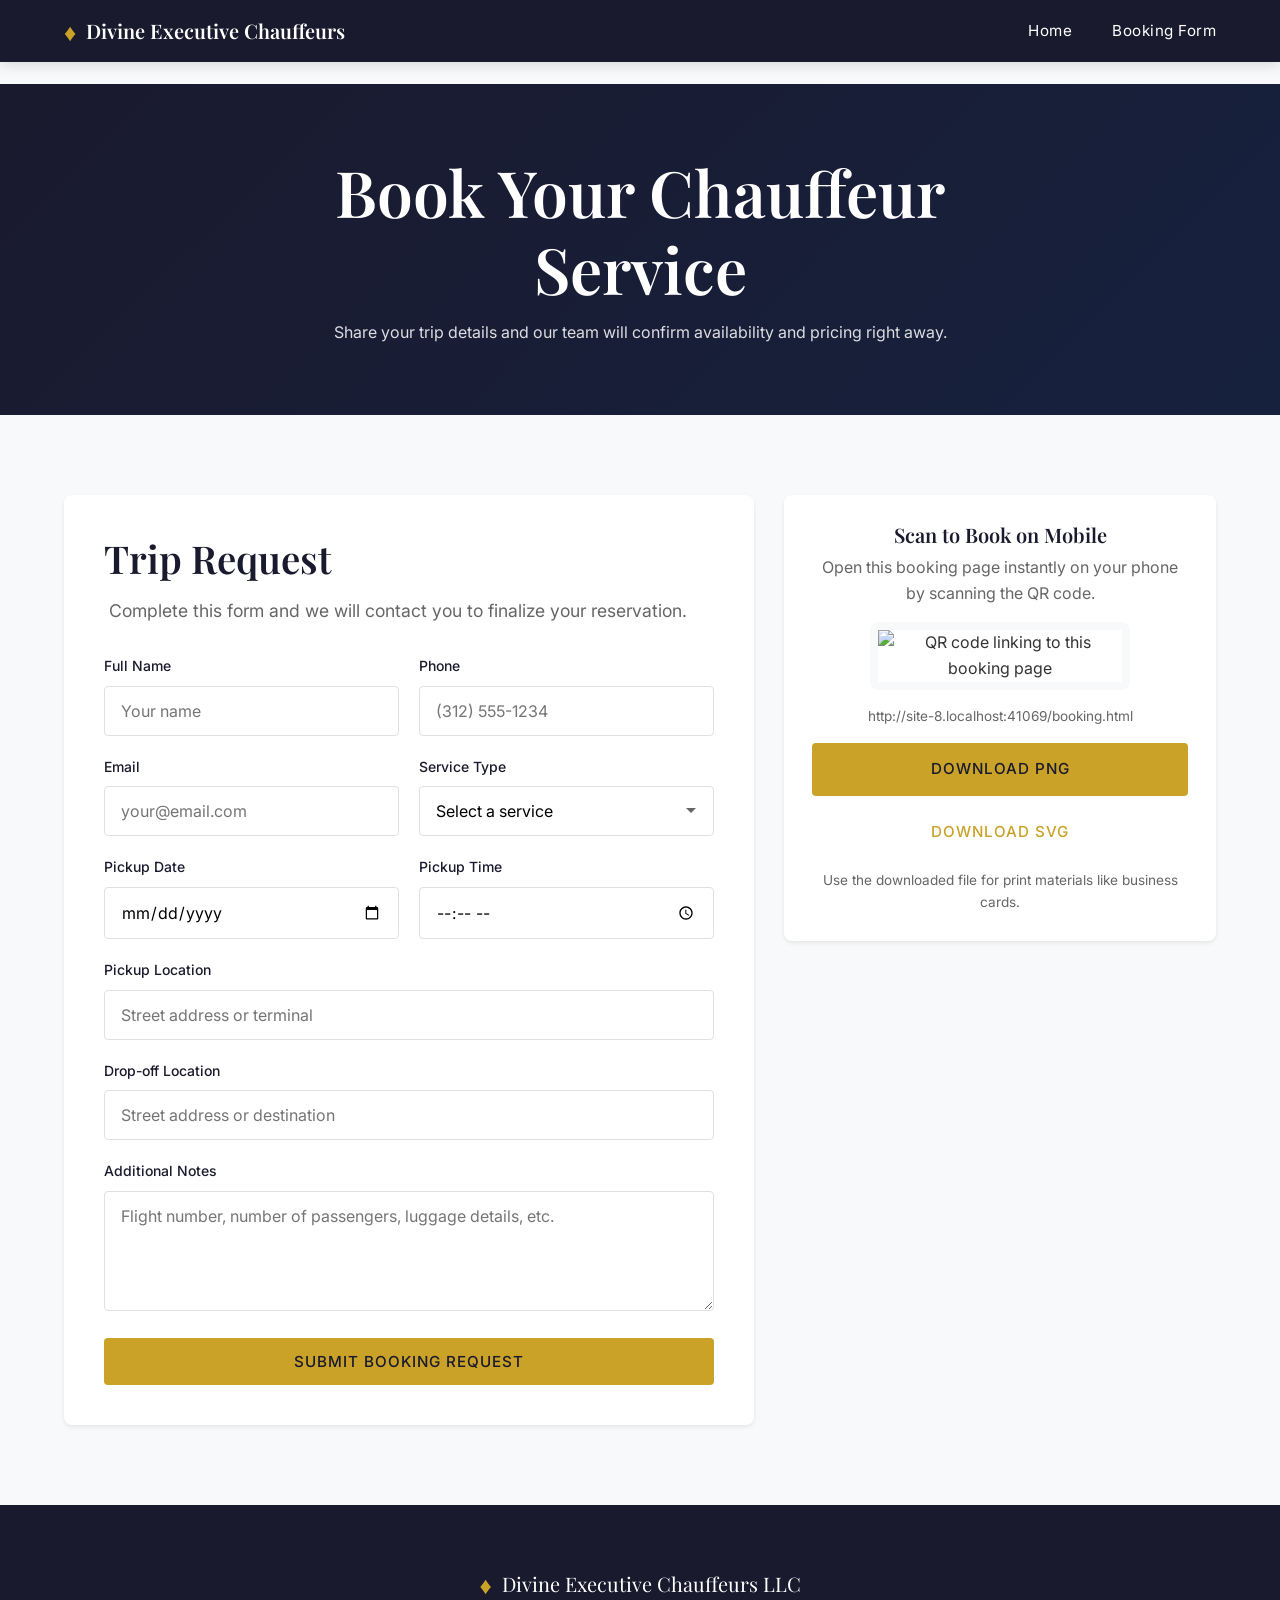
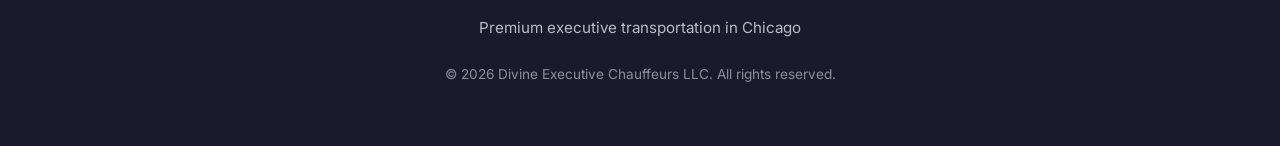
==== booking.html @ f182ff39 "Add booking page with QR updates and homepage links Co-Authored-By: Claude Opus 4.7 (1M context) <no" ====
<!DOCTYPE html>
<html lang="en">
<head>
    <meta charset="UTF-8">
    <meta name="viewport" content="width=device-width, initial-scale=1.0">
    <meta name="description" content="Book your chauffeur service with Divine Executive Chauffeurs. Submit trip details and scan a QR code to continue booking on mobile.">
    <title>Book a Ride | Divine Executive Chauffeurs</title>
    <link rel="icon" type="image/svg+xml" href="favicon.svg">
    <link rel="preconnect" href="https://fonts.googleapis.com">
    <link rel="preconnect" href="https://fonts.gstatic.com" crossorigin>
    <link href="https://fonts.googleapis.com/css2?family=Playfair+Display:wght@400;600;700&family=Inter:wght@300;400;500;600&display=swap" rel="stylesheet">
    <link rel="stylesheet" href="styles.css">
</head>
<body>
    <nav class="navbar scrolled">
        <div class="container">
            <a href="index.html" class="logo">
                <span class="logo-icon">&#9830;</span>
                Divine Executive Chauffeurs
            </a>
            <ul class="nav-links booking-nav-links">
                <li><a href="index.html">Home</a></li>
                <li><a href="#booking-form">Booking Form</a></li>
            </ul>
        </div>
    </nav>

    <main class="booking-page">
        <section class="booking-hero">
            <div class="container booking-hero-inner">
                <h1>Book Your Chauffeur Service</h1>
                <p>Share your trip details and our team will confirm availability and pricing right away.</p>
            </div>
        </section>

        <section class="booking-content" id="booking-form">
            <div class="container booking-grid">
                <form class="contact-form booking-form" id="bookingForm" action="/api/contact" method="POST">
                    <h2 class="section-title">Trip Request</h2>
                    <p class="section-subtitle">Complete this form and we will contact you to finalize your reservation.</p>

                    <div class="form-row">
                        <div class="form-group">
                            <label for="name">Full Name</label>
                            <input type="text" id="name" name="name" required placeholder="Your name">
                        </div>
                        <div class="form-group">
                            <label for="phone">Phone</label>
                            <input type="tel" id="phone" name="phone" required placeholder="(312) 555-1234">
                        </div>
                    </div>

                    <div class="form-row">
                        <div class="form-group">
                            <label for="email">Email</label>
                            <input type="email" id="email" name="email" required placeholder="your@email.com">
                        </div>
                        <div class="form-group">
                            <label for="service">Service Type</label>
                            <select id="service" name="service" required>
                                <option value="">Select a service</option>
                                <option value="corporate">Corporate Transportation</option>
                                <option value="airport">Airport Transfer</option>
                                <option value="event">Special Event</option>
                                <option value="hourly">Hourly Charter</option>
                            </select>
                        </div>
                    </div>

                    <div class="form-row">
                        <div class="form-group">
                            <label for="pickupDate">Pickup Date</label>
                            <input type="date" id="pickupDate" name="pickupDate" required>
                        </div>
                        <div class="form-group">
                            <label for="pickupTime">Pickup Time</label>
                            <input type="time" id="pickupTime" name="pickupTime" required>
                        </div>
                    </div>

                    <div class="form-group">
                        <label for="pickupLocation">Pickup Location</label>
                        <input type="text" id="pickupLocation" name="pickupLocation" required placeholder="Street address or terminal">
                    </div>

                    <div class="form-group">
                        <label for="dropoffLocation">Drop-off Location</label>
                        <input type="text" id="dropoffLocation" name="dropoffLocation" required placeholder="Street address or destination">
                    </div>

                    <div class="form-group">
                        <label for="message">Additional Notes</label>
                        <textarea id="message" name="message" rows="4" placeholder="Flight number, number of passengers, luggage details, etc."></textarea>
                    </div>

                    <div id="formMessage" class="form-message" style="display: none;"></div>
                    <button type="submit" class="btn btn-primary btn-full" id="submitBtn">Submit Booking Request</button>
                </form>

                <aside class="booking-qr">
                    <h3>Scan to Book on Mobile</h3>
                    <p>Open this booking page instantly on your phone by scanning the QR code.</p>
                    <img id="bookingQrImage" alt="QR code linking to this booking page">
                    <p class="booking-qr-url" id="bookingQrUrl"></p>
                    <div class="qr-downloads">
                        <a id="downloadQrPng" class="btn btn-primary" download="divine-booking-qr.png">Download PNG</a>
                        <a id="downloadQrSvg" class="btn" download="divine-booking-qr.svg">Download SVG</a>
                    </div>
                    <p class="booking-qr-note">Use the downloaded file for print materials like business cards.</p>
                </aside>
            </div>
        </section>
    </main>

    <footer class="footer">
        <div class="container">
            <div class="footer-content">
                <div class="footer-brand">
                    <span class="logo-icon">&#9830;</span>
                    <span>Divine Executive Chauffeurs LLC</span>
                </div>
                <p class="footer-tagline">Premium executive transportation in Chicago</p>
                <p class="footer-copyright">&copy; 2026 Divine Executive Chauffeurs LLC. All rights reserved.</p>
            </div>
        </div>
    </footer>

    <script>
        const bookingPageUrl = window.location.href;
        const qrImage = document.getElementById('bookingQrImage');
        const qrUrl = document.getElementById('bookingQrUrl');
        const qrPngUrl = `https://api.qrserver.com/v1/create-qr-code/?size=1200x1200&format=png&data=${encodeURIComponent(bookingPageUrl)}`;
        const qrSvgUrl = `https://api.qrserver.com/v1/create-qr-code/?size=1200x1200&format=svg&data=${encodeURIComponent(bookingPageUrl)}`;
        qrImage.src = qrPngUrl;
        qrUrl.textContent = bookingPageUrl;
        document.getElementById('downloadQrPng').href = qrPngUrl;
        document.getElementById('downloadQrSvg').href = qrSvgUrl;

        document.getElementById('bookingForm').addEventListener('submit', async function (e) {
            e.preventDefault();

            const form = this;
            const submitBtn = document.getElementById('submitBtn');
            const formMessage = document.getElementById('formMessage');
            const originalBtnText = submitBtn.textContent;

            submitBtn.disabled = true;
            submitBtn.textContent = 'Sending...';
            formMessage.style.display = 'none';

            const formData = {
                name: form.name.value,
                email: form.email.value,
                phone: form.phone.value,
                service: form.service.value,
                message: [
                    `Pickup date: ${form.pickupDate.value}`,
                    `Pickup time: ${form.pickupTime.value}`,
                    `Pickup location: ${form.pickupLocation.value}`,
                    `Drop-off location: ${form.dropoffLocation.value}`,
                    form.message.value ? `Notes: ${form.message.value}` : ''
                ].filter(Boolean).join('\n')
            };

            try {
                const response = await fetch(form.action, {
                    method: 'POST',
                    headers: {
                        'Content-Type': 'application/json',
                        Accept: 'application/json'
                    },
                    body: JSON.stringify(formData)
                });

                const data = await response.json();

                if (response.ok && data.success) {
                    formMessage.textContent = data.message || 'Thank you. Your booking request was sent successfully.';
                    formMessage.className = 'form-message success';
                    formMessage.style.display = 'block';
                    form.reset();
                } else {
                    throw new Error(data.error || 'Form submission failed');
                }
            } catch (error) {
                formMessage.textContent = 'Sorry, there was an error sending your booking request. Please call us directly.';
                formMessage.className = 'form-message error';
                formMessage.style.display = 'block';
            } finally {
                submitBtn.disabled = false;
                submitBtn.textContent = originalBtnText;
            }
        });
    </script>
</body>
</html>
---- styles.css ----
/* CSS Reset & Base Styles */
*, *::before, *::after {
    box-sizing: border-box;
    margin: 0;
    padding: 0;
}

:root {
    --color-primary: #1a1a2e;
    --color-secondary: #16213e;
    --color-accent: #c9a227;
    --color-accent-light: #d4b84a;
    --color-text: #333;
    --color-text-light: #666;
    --color-white: #fff;
    --color-off-white: #f8f9fa;
    --color-border: #e0e0e0;

    --font-heading: 'Playfair Display', Georgia, serif;
    --font-body: 'Inter', -apple-system, BlinkMacSystemFont, 'Segoe UI', Roboto, sans-serif;

    --shadow-sm: 0 2px 4px rgba(0, 0, 0, 0.08);
    --shadow-md: 0 4px 12px rgba(0, 0, 0, 0.12);
    --shadow-lg: 0 8px 24px rgba(0, 0, 0, 0.16);

    --transition: all 0.3s ease;
}

html {
    scroll-behavior: smooth;
}

body {
    font-family: var(--font-body);
    font-size: 16px;
    line-height: 1.6;
    color: var(--color-text);
    background-color: var(--color-white);
}

.container {
    max-width: 1200px;
    margin: 0 auto;
    padding: 0 24px;
}

/* Typography */
h1, h2, h3, h4 {
    font-family: var(--font-heading);
    font-weight: 600;
    line-height: 1.2;
}

h1 {
    font-size: clamp(2.5rem, 5vw, 4rem);
}

h2 {
    font-size: clamp(1.75rem, 3vw, 2.5rem);
}

h3 {
    font-size: 1.25rem;
}

p {
    margin-bottom: 1rem;
}

a {
    color: var(--color-accent);
    text-decoration: none;
    transition: var(--transition);
}

a:hover {
    color: var(--color-accent-light);
}

/* Buttons */
.btn {
    display: inline-block;
    padding: 14px 32px;
    font-family: var(--font-body);
    font-size: 0.95rem;
    font-weight: 500;
    text-transform: uppercase;
    letter-spacing: 1px;
    border: none;
    border-radius: 4px;
    cursor: pointer;
    transition: var(--transition);
}

.btn-primary {
    background: var(--color-accent);
    color: var(--color-primary);
}

.btn-primary:hover {
    background: var(--color-accent-light);
    color: var(--color-primary);
    transform: translateY(-2px);
    box-shadow: var(--shadow-md);
}

.btn-nav {
    padding: 10px 24px;
    font-size: 0.875rem;
}

.btn-full {
    width: 100%;
}

/* Navigation */
.navbar {
    position: fixed;
    top: 0;
    left: 0;
    right: 0;
    z-index: 1000;
    padding: 20px 0;
    background: transparent;
    transition: var(--transition);
}

.navbar.scrolled {
    background: var(--color-primary);
    padding: 12px 0;
    box-shadow: var(--shadow-md);
}

.navbar .container {
    display: flex;
    justify-content: space-between;
    align-items: center;
}

.logo {
    display: flex;
    align-items: center;
    gap: 10px;
    font-family: var(--font-heading);
    font-size: 1.25rem;
    font-weight: 600;
    color: var(--color-white);
}

.logo:hover {
    color: var(--color-accent);
}

.logo-icon {
    color: var(--color-accent);
    font-size: 1.5rem;
}

.nav-links {
    display: flex;
    align-items: center;
    gap: 40px;
    list-style: none;
}

.nav-links a {
    color: var(--color-white);
    font-size: 0.95rem;
    font-weight: 400;
    letter-spacing: 0.5px;
}

.nav-links a:hover {
    color: var(--color-accent);
}

.nav-toggle {
    display: none;
    flex-direction: column;
    gap: 5px;
    background: none;
    border: none;
    cursor: pointer;
    padding: 5px;
}

.nav-toggle span {
    display: block;
    width: 25px;
    height: 2px;
    background: var(--color-white);
    transition: var(--transition);
}

/* Hero Section */
.hero {
    position: relative;
    min-height: 100vh;
    display: flex;
    align-items: center;
    justify-content: center;
    text-align: center;
    background-color: var(--color-primary);
    background-image: url("hero-suv.jpg");
    background-size: cover;
    background-position: center;
    background-repeat: no-repeat;
    overflow: hidden;
}

.hero::before {
    content: '';
    position: absolute;
    top: 0;
    left: 0;
    right: 0;
    bottom: 0;
    background: linear-gradient(135deg, rgba(26, 26, 46, 0.85) 0%, rgba(22, 33, 62, 0.8) 100%);
}

.hero-overlay {
    position: absolute;
    top: 0;
    left: 0;
    right: 0;
    bottom: 0;
    background: radial-gradient(ellipse at center, transparent 0%, rgba(0,0,0,0.2) 100%);
}

.hero-content {
    position: relative;
    z-index: 1;
    max-width: 800px;
    color: var(--color-white);
    padding: 80px 24px;
}

.hero h1 {
    margin-bottom: 16px;
    text-shadow: 2px 2px 4px rgba(0,0,0,0.2);
}

.hero-subtitle {
    font-size: clamp(1.1rem, 2vw, 1.35rem);
    font-weight: 300;
    margin-bottom: 8px;
    opacity: 0.9;
}

.hero-tagline {
    font-family: var(--font-heading);
    font-style: italic;
    font-size: 1.1rem;
    color: var(--color-accent);
    margin-bottom: 40px;
}

/* Sections Common */
section {
    padding: 100px 0;
}

.section-title {
    text-align: center;
    margin-bottom: 16px;
    color: var(--color-primary);
}

.section-subtitle {
    text-align: center;
    font-size: 1.1rem;
    color: var(--color-text-light);
    margin-bottom: 60px;
    max-width: 600px;
    margin-left: auto;
    margin-right: auto;
}

/* Services Section */
.services {
    background: var(--color-off-white);
}

.services-grid {
    display: grid;
    grid-template-columns: repeat(auto-fit, minmax(260px, 1fr));
    gap: 30px;
}

.service-card {
    background: var(--color-white);
    padding: 40px 30px;
    border-radius: 8px;
    text-align: center;
    box-shadow: var(--shadow-sm);
    transition: var(--transition);
}

.service-card:hover {
    transform: translateY(-8px);
    box-shadow: var(--shadow-lg);
}

.service-icon {
    font-size: 3rem;
    margin-bottom: 20px;
}

.service-card h3 {
    margin-bottom: 16px;
    color: var(--color-primary);
}

.service-card p {
    color: var(--color-text-light);
    font-size: 0.95rem;
    margin-bottom: 0;
}

/* About Section */
.about {
    background: var(--color-white);
}

.about-content {
    max-width: 800px;
    margin: 0 auto;
}

.about-text .section-title {
    text-align: left;
}

.about-text .lead {
    font-size: 1.2rem;
    color: var(--color-primary);
    margin-bottom: 24px;
}

.about-text p {
    color: var(--color-text-light);
}

.about-features {
    display: grid;
    grid-template-columns: repeat(2, 1fr);
    gap: 16px;
    margin-top: 32px;
    padding-top: 32px;
    border-top: 1px solid var(--color-border);
}

.feature {
    display: flex;
    align-items: center;
    gap: 12px;
    font-weight: 500;
}

.feature-icon {
    display: flex;
    align-items: center;
    justify-content: center;
    width: 24px;
    height: 24px;
    background: var(--color-accent);
    color: var(--color-white);
    border-radius: 50%;
    font-size: 0.75rem;
    font-weight: bold;
}

/* Why Choose Us / Stats Section */
.why-us {
    background: linear-gradient(135deg, var(--color-accent) 0%, #b8922a 100%);
    padding: 60px 0;
}

.stats-grid {
    display: grid;
    grid-template-columns: repeat(4, 1fr);
    gap: 40px;
    text-align: center;
}

.stat-item {
    color: var(--color-primary);
}

.stat-number {
    display: block;
    font-family: var(--font-heading);
    font-size: clamp(2.5rem, 4vw, 3.5rem);
    font-weight: 700;
    line-height: 1;
    margin-bottom: 8px;
}

.stat-label {
    font-size: 0.9rem;
    font-weight: 500;
    text-transform: uppercase;
    letter-spacing: 1px;
    opacity: 0.85;
}

/* Testimonials Section */
.testimonials {
    background: var(--color-primary);
    color: var(--color-white);
}

.testimonials .section-title {
    color: var(--color-white);
}

.testimonials .section-subtitle {
    color: rgba(255, 255, 255, 0.7);
}

.testimonials-grid {
    display: grid;
    grid-template-columns: repeat(auto-fit, minmax(300px, 1fr));
    gap: 30px;
}

.testimonial-card {
    background: rgba(255, 255, 255, 0.05);
    border: 1px solid rgba(255, 255, 255, 0.1);
    border-radius: 8px;
    padding: 32px;
    transition: var(--transition);
}

.testimonial-card:hover {
    background: rgba(255, 255, 255, 0.08);
    transform: translateY(-4px);
}

.testimonial-stars {
    color: var(--color-accent);
    font-size: 1.1rem;
    letter-spacing: 2px;
    margin-bottom: 16px;
}

.testimonial-card blockquote {
    font-size: 1rem;
    line-height: 1.7;
    font-style: italic;
    color: rgba(255, 255, 255, 0.9);
    margin-bottom: 24px;
}

.testimonial-author {
    display: flex;
    align-items: center;
    gap: 12px;
}

.author-info strong {
    display: block;
    font-size: 0.95rem;
    color: var(--color-white);
}

.author-info span {
    font-size: 0.85rem;
    color: var(--color-accent);
}

/* Contact Section */
.contact {
    background: var(--color-off-white);
}

.contact-grid {
    display: grid;
    grid-template-columns: 1fr 1.5fr;
    gap: 60px;
    align-items: start;
}

.contact-info {
    display: flex;
    flex-direction: column;
    gap: 24px;
}

.contact-item {
    display: flex;
    gap: 16px;
    align-items: flex-start;
}

.contact-icon {
    font-size: 1.5rem;
    color: var(--color-accent);
    flex-shrink: 0;
    width: 40px;
}

.contact-item h4 {
    font-family: var(--font-body);
    font-size: 0.875rem;
    font-weight: 600;
    text-transform: uppercase;
    letter-spacing: 1px;
    color: var(--color-primary);
    margin-bottom: 4px;
}

.contact-item p,
.contact-item a {
    color: var(--color-text-light);
    font-size: 1rem;
    margin-bottom: 0;
}

/* Contact Form */
.contact-form {
    background: var(--color-white);
    padding: 40px;
    border-radius: 8px;
    box-shadow: var(--shadow-sm);
}

.form-group {
    margin-bottom: 20px;
}

.form-row {
    display: grid;
    grid-template-columns: 1fr 1fr;
    gap: 20px;
}

.form-group label {
    display: block;
    font-size: 0.875rem;
    font-weight: 500;
    color: var(--color-primary);
    margin-bottom: 8px;
}

.form-group input,
.form-group select,
.form-group textarea {
    width: 100%;
    padding: 14px 16px;
    font-family: var(--font-body);
    font-size: 1rem;
    border: 1px solid var(--color-border);
    border-radius: 4px;
    background: var(--color-white);
    transition: var(--transition);
}

.form-group input:focus,
.form-group select:focus,
.form-group textarea:focus {
    outline: none;
    border-color: var(--color-accent);
    box-shadow: 0 0 0 3px rgba(201, 162, 39, 0.1);
}

.form-group textarea {
    resize: vertical;
    min-height: 120px;
}

.form-group select {
    cursor: pointer;
    appearance: none;
    background-image: url("data:image/svg+xml,%3Csvg xmlns='http://www.w3.org/2000/svg' width='12' height='12' viewBox='0 0 12 12'%3E%3Cpath fill='%23666' d='M6 8L1 3h10z'/%3E%3C/svg%3E");
    background-repeat: no-repeat;
    background-position: right 16px center;
}

/* Form Message Feedback */
.form-message {
    padding: 16px;
    border-radius: 4px;
    margin-bottom: 20px;
    font-size: 0.95rem;
    text-align: center;
}

.form-message.success {
    background: #d4edda;
    color: #155724;
    border: 1px solid #c3e6cb;
}

.form-message.error {
    background: #f8d7da;
    color: #721c24;
    border: 1px solid #f5c6cb;
}

.btn:disabled {
    opacity: 0.7;
    cursor: not-allowed;
    transform: none;
}

/* Footer */
.footer {
    background: var(--color-primary);
    color: var(--color-white);
    padding: 60px 0;
    text-align: center;
}

.footer-content {
    max-width: 400px;
    margin: 0 auto;
}

.footer-brand {
    display: flex;
    align-items: center;
    justify-content: center;
    gap: 10px;
    font-family: var(--font-heading);
    font-size: 1.25rem;
    margin-bottom: 12px;
}

.footer-tagline {
    color: rgba(255, 255, 255, 0.7);
    font-size: 0.95rem;
    margin-bottom: 24px;
}

.footer-copyright {
    font-size: 0.85rem;
    color: rgba(255, 255, 255, 0.5);
    margin-bottom: 0;
}

/* Booking Page */
.booking-page {
    padding-top: 84px;
    background: var(--color-off-white);
}

.booking-hero {
    background: linear-gradient(135deg, var(--color-primary) 0%, var(--color-secondary) 100%);
    color: var(--color-white);
    padding: 70px 0;
}

.booking-hero-inner {
    max-width: 760px;
    text-align: center;
}

.booking-hero p {
    color: rgba(255, 255, 255, 0.85);
    margin: 12px auto 0;
}

.booking-content {
    padding: 80px 0;
}

.booking-grid {
    display: grid;
    grid-template-columns: 1.6fr 1fr;
    gap: 30px;
    align-items: start;
}

.booking-form .section-title,
.booking-form .section-subtitle {
    text-align: left;
}

.booking-form .section-subtitle {
    margin-bottom: 30px;
}

.booking-qr {
    background: var(--color-white);
    border-radius: 8px;
    box-shadow: var(--shadow-sm);
    padding: 28px;
    text-align: center;
}

.booking-qr h3 {
    margin-bottom: 8px;
    color: var(--color-primary);
}

.booking-qr p {
    color: var(--color-text-light);
}

#bookingQrImage {
    width: 100%;
    max-width: 260px;
    height: auto;
    margin: 16px auto;
    border: 8px solid var(--color-off-white);
    border-radius: 8px;
    display: block;
}

.booking-qr-url {
    font-size: 0.85rem;
    word-break: break-word;
    margin-bottom: 0;
}

.qr-downloads {
    display: grid;
    gap: 10px;
    margin-top: 16px;
}

.qr-downloads .btn {
    width: 100%;
    text-align: center;
}

.booking-qr-note {
    font-size: 0.85rem;
    margin-top: 12px;
    margin-bottom: 0;
}

.booking-nav-links {
    position: static;
    width: auto;
    height: auto;
    flex-direction: row;
    background: transparent;
    padding: 0;
}

/* Responsive Design */
@media (max-width: 992px) {
    .stats-grid {
        grid-template-columns: repeat(2, 1fr);
        gap: 30px;
    }

    .contact-grid {
        grid-template-columns: 1fr;
        gap: 40px;
    }

    .contact-info {
        display: grid;
        grid-template-columns: repeat(2, 1fr);
        gap: 24px;
    }

    .booking-grid {
        grid-template-columns: 1fr;
    }
}

@media (max-width: 768px) {
    .booking-nav-links {
        position: static;
        right: auto;
        width: auto;
        height: auto;
        flex-direction: row;
        justify-content: flex-end;
        background: transparent;
        padding: 0;
        gap: 20px;
    }

    .booking-page {
        padding-top: 72px;
    }

    .booking-content {
        padding: 60px 0;
    }

    .booking-qr {
        padding: 24px;
    }

    .nav-toggle {
        display: flex;
    }

    .nav-links {
        position: fixed;
        top: 0;
        right: -100%;
        width: 280px;
        height: 100vh;
        flex-direction: column;
        justify-content: center;
        gap: 32px;
        background: var(--color-primary);
        padding: 40px;
        transition: var(--transition);
    }

    .nav-links.active {
        right: 0;
    }

    .nav-toggle.active span:nth-child(1) {
        transform: rotate(45deg) translate(5px, 5px);
    }

    .nav-toggle.active span:nth-child(2) {
        opacity: 0;
    }

    .nav-toggle.active span:nth-child(3) {
        transform: rotate(-45deg) translate(5px, -5px);
    }

    .about-features {
        grid-template-columns: 1fr;
    }

    .testimonials-grid {
        grid-template-columns: 1fr;
    }

    .form-row {
        grid-template-columns: 1fr;
        gap: 0;
    }

    .contact-info {
        grid-template-columns: 1fr;
    }

    .contact-form {
        padding: 30px 24px;
    }

    section {
        padding: 80px 0;
    }

    .why-us {
        padding: 50px 0;
    }
}

@media (max-width: 480px) {
    .hero-content {
        padding: 60px 16px;
    }

    .btn {
        padding: 12px 24px;
    }

    .service-card {
        padding: 30px 24px;
    }

    .services-grid {
        gap: 20px;
    }

    .stats-grid {
        grid-template-columns: repeat(2, 1fr);
        gap: 24px;
    }

    .stat-number {
        font-size: 2rem;
    }

    .stat-label {
        font-size: 0.75rem;
    }

    .testimonial-card {
        padding: 24px;
    }
}

/* Print styles */
@media print {
    .navbar,
    .contact-form,
    .btn {
        display: none;
    }

    .hero {
        min-height: auto;
        padding: 40px 0;
    }

    section {
        padding: 40px 0;
    }
}
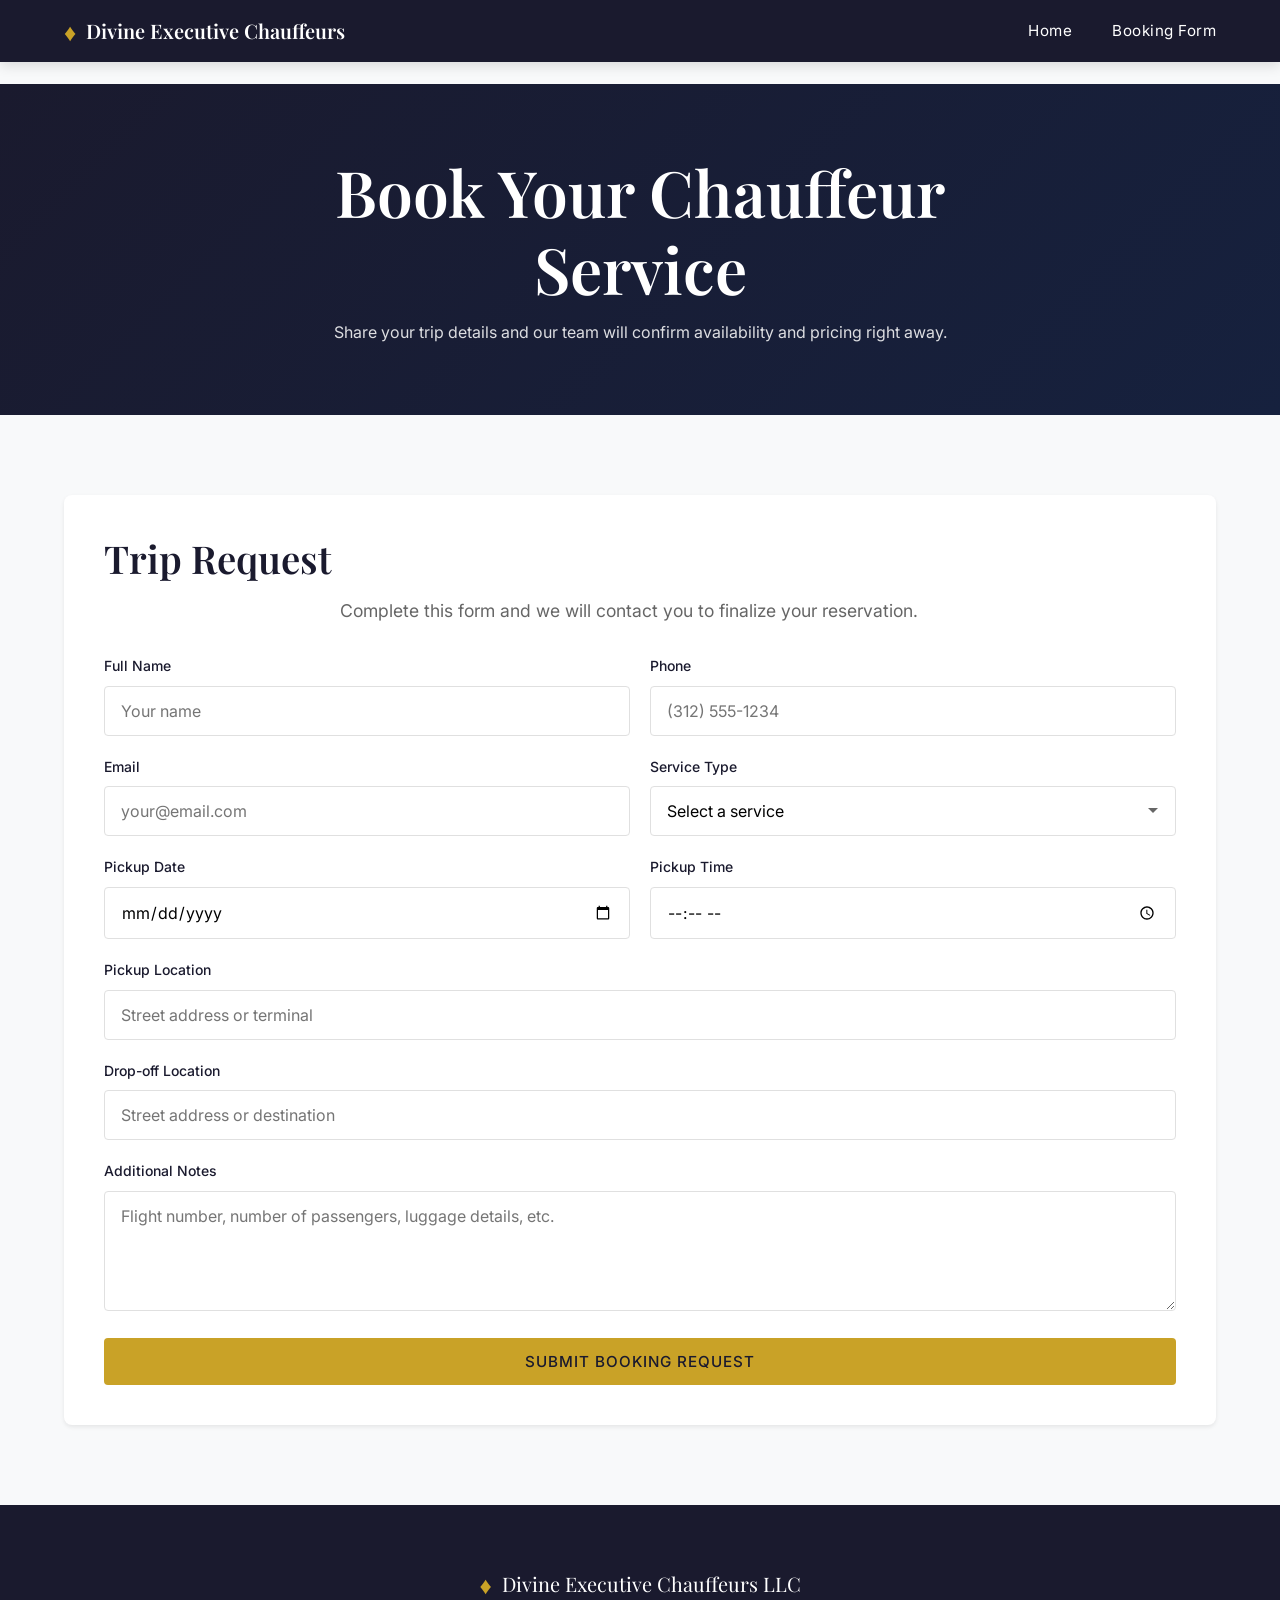
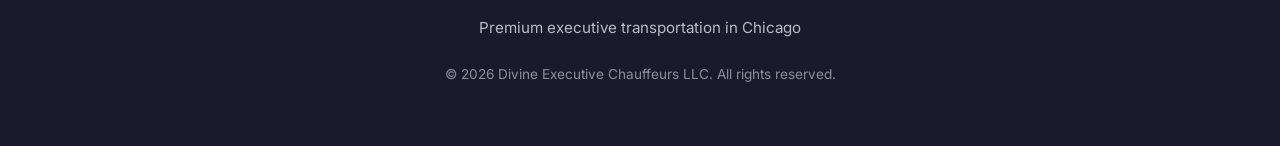
==== commit d2563a9c: "Fix booking submission fallback and hide QR panel" ====
--- a/booking.html
+++ b/booking.html
@@ -3,7 +3,7 @@
 <head>
     <meta charset="UTF-8">
     <meta name="viewport" content="width=device-width, initial-scale=1.0">
-    <meta name="description" content="Book your chauffeur service with Divine Executive Chauffeurs. Submit trip details and scan a QR code to continue booking on mobile.">
+    <meta name="description" content="Book your chauffeur service with Divine Executive Chauffeurs. Submit trip details and request your ride.">
     <title>Book a Ride | Divine Executive Chauffeurs</title>
     <link rel="icon" type="image/svg+xml" href="favicon.svg">
     <link rel="preconnect" href="https://fonts.googleapis.com">
@@ -96,18 +96,6 @@
                     <div id="formMessage" class="form-message" style="display: none;"></div>
                     <button type="submit" class="btn btn-primary btn-full" id="submitBtn">Submit Booking Request</button>
                 </form>
-
-                <aside class="booking-qr">
-                    <h3>Scan to Book on Mobile</h3>
-                    <p>Open this booking page instantly on your phone by scanning the QR code.</p>
-                    <img id="bookingQrImage" alt="QR code linking to this booking page">
-                    <p class="booking-qr-url" id="bookingQrUrl"></p>
-                    <div class="qr-downloads">
-                        <a id="downloadQrPng" class="btn btn-primary" download="divine-booking-qr.png">Download PNG</a>
-                        <a id="downloadQrSvg" class="btn" download="divine-booking-qr.svg">Download SVG</a>
-                    </div>
-                    <p class="booking-qr-note">Use the downloaded file for print materials like business cards.</p>
-                </aside>
             </div>
         </section>
     </main>
@@ -126,16 +114,6 @@
     </footer>
 
     <script>
-        const bookingPageUrl = window.location.href;
-        const qrImage = document.getElementById('bookingQrImage');
-        const qrUrl = document.getElementById('bookingQrUrl');
-        const qrPngUrl = `https://api.qrserver.com/v1/create-qr-code/?size=1200x1200&format=png&data=${encodeURIComponent(bookingPageUrl)}`;
-        const qrSvgUrl = `https://api.qrserver.com/v1/create-qr-code/?size=1200x1200&format=svg&data=${encodeURIComponent(bookingPageUrl)}`;
-        qrImage.src = qrPngUrl;
-        qrUrl.textContent = bookingPageUrl;
-        document.getElementById('downloadQrPng').href = qrPngUrl;
-        document.getElementById('downloadQrSvg').href = qrSvgUrl;
-
         document.getElementById('bookingForm').addEventListener('submit', async function (e) {
             e.preventDefault();
 
--- a/styles.css
+++ b/styles.css
@@ -667,7 +667,7 @@
 
 .booking-grid {
     display: grid;
-    grid-template-columns: 1.6fr 1fr;
+    grid-template-columns: 1fr;
     gap: 30px;
     align-items: start;
 }
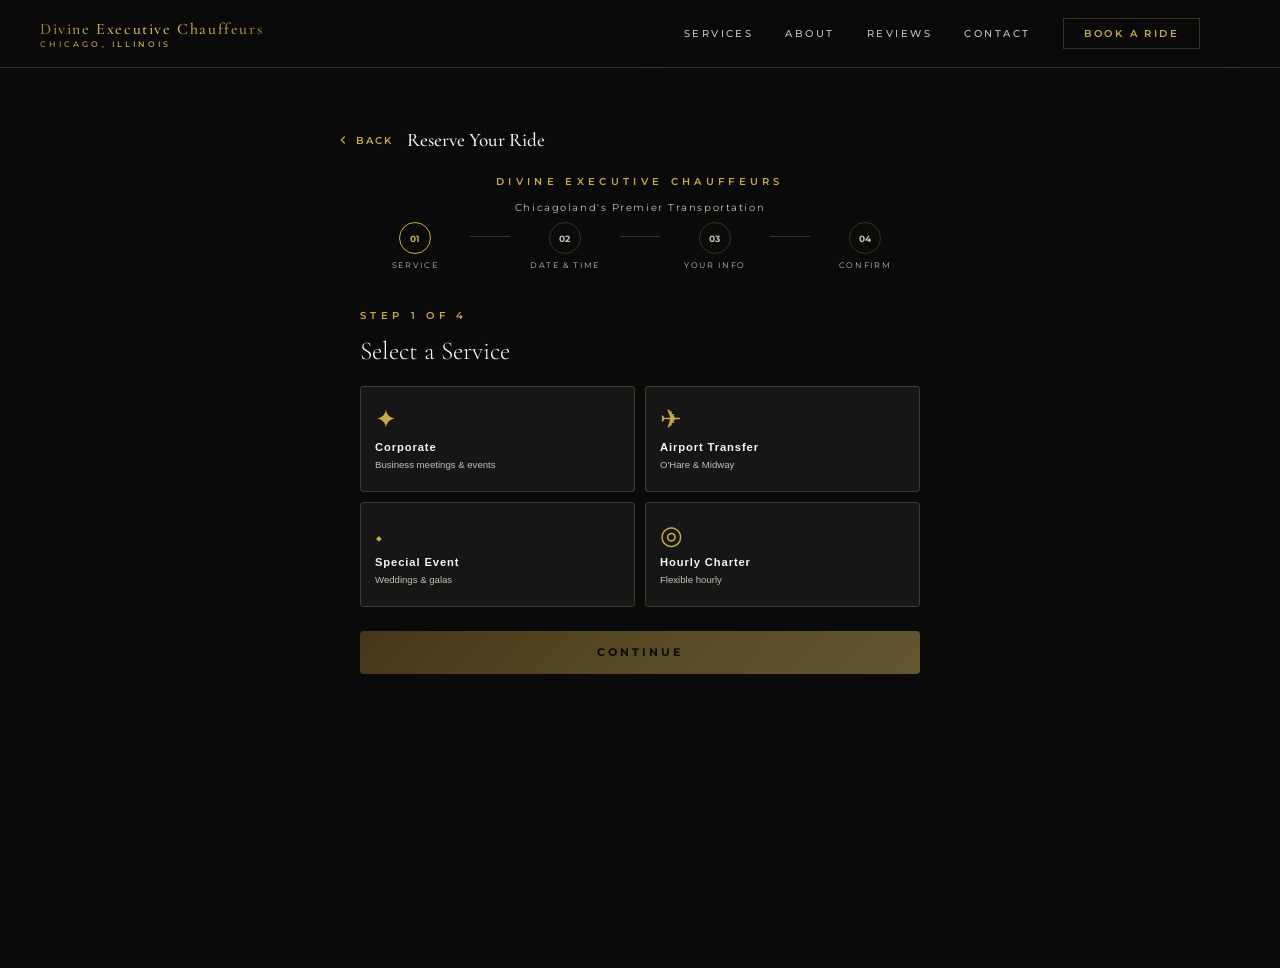
==== commit d2a382db: "Consolidate booking into single-page route and fix mobile menu layering - booking.html now redirects" ====
--- a/booking.html
+++ b/booking.html
@@ -1,174 +1,16 @@
 <!DOCTYPE html>
 <html lang="en">
 <head>
-    <meta charset="UTF-8">
-    <meta name="viewport" content="width=device-width, initial-scale=1.0">
-    <meta name="description" content="Book your chauffeur service with Divine Executive Chauffeurs. Submit trip details and request your ride.">
-    <title>Book a Ride | Divine Executive Chauffeurs</title>
-    <link rel="icon" type="image/svg+xml" href="favicon.svg">
-    <link rel="preconnect" href="https://fonts.googleapis.com">
-    <link rel="preconnect" href="https://fonts.gstatic.com" crossorigin>
-    <link href="https://fonts.googleapis.com/css2?family=Playfair+Display:wght@400;600;700&family=Inter:wght@300;400;500;600&display=swap" rel="stylesheet">
-    <link rel="stylesheet" href="styles.css">
+<meta charset="UTF-8">
+<meta name="viewport" content="width=device-width, initial-scale=1.0">
+<title>Book a Ride | Divine Executive Chauffeurs</title>
+<link rel="icon" type="image/svg+xml" href="favicon.svg">
+<meta http-equiv="refresh" content="0; url=index.html?view=booking">
+<script>
+window.location.replace('index.html?view=booking');
+</script>
 </head>
 <body>
-    <nav class="navbar scrolled">
-        <div class="container">
-            <a href="index.html" class="logo">
-                <span class="logo-icon">&#9830;</span>
-                Divine Executive Chauffeurs
-            </a>
-            <ul class="nav-links booking-nav-links">
-                <li><a href="index.html">Home</a></li>
-                <li><a href="#booking-form">Booking Form</a></li>
-            </ul>
-        </div>
-    </nav>
-
-    <main class="booking-page">
-        <section class="booking-hero">
-            <div class="container booking-hero-inner">
-                <h1>Book Your Chauffeur Service</h1>
-                <p>Share your trip details and our team will confirm availability and pricing right away.</p>
-            </div>
-        </section>
-
-        <section class="booking-content" id="booking-form">
-            <div class="container booking-grid">
-                <form class="contact-form booking-form" id="bookingForm" action="/api/contact" method="POST">
-                    <h2 class="section-title">Trip Request</h2>
-                    <p class="section-subtitle">Complete this form and we will contact you to finalize your reservation.</p>
-
-                    <div class="form-row">
-                        <div class="form-group">
-                            <label for="name">Full Name</label>
-                            <input type="text" id="name" name="name" required placeholder="Your name">
-                        </div>
-                        <div class="form-group">
-                            <label for="phone">Phone</label>
-                            <input type="tel" id="phone" name="phone" required placeholder="(312) 555-1234">
-                        </div>
-                    </div>
-
-                    <div class="form-row">
-                        <div class="form-group">
-                            <label for="email">Email</label>
-                            <input type="email" id="email" name="email" required placeholder="your@email.com">
-                        </div>
-                        <div class="form-group">
-                            <label for="service">Service Type</label>
-                            <select id="service" name="service" required>
-                                <option value="">Select a service</option>
-                                <option value="corporate">Corporate Transportation</option>
-                                <option value="airport">Airport Transfer</option>
-                                <option value="event">Special Event</option>
-                                <option value="hourly">Hourly Charter</option>
-                            </select>
-                        </div>
-                    </div>
-
-                    <div class="form-row">
-                        <div class="form-group">
-                            <label for="pickupDate">Pickup Date</label>
-                            <input type="date" id="pickupDate" name="pickupDate" required>
-                        </div>
-                        <div class="form-group">
-                            <label for="pickupTime">Pickup Time</label>
-                            <input type="time" id="pickupTime" name="pickupTime" required>
-                        </div>
-                    </div>
-
-                    <div class="form-group">
-                        <label for="pickupLocation">Pickup Location</label>
-                        <input type="text" id="pickupLocation" name="pickupLocation" required placeholder="Street address or terminal">
-                    </div>
-
-                    <div class="form-group">
-                        <label for="dropoffLocation">Drop-off Location</label>
-                        <input type="text" id="dropoffLocation" name="dropoffLocation" required placeholder="Street address or destination">
-                    </div>
-
-                    <div class="form-group">
-                        <label for="message">Additional Notes</label>
-                        <textarea id="message" name="message" rows="4" placeholder="Flight number, number of passengers, luggage details, etc."></textarea>
-                    </div>
-
-                    <div id="formMessage" class="form-message" style="display: none;"></div>
-                    <button type="submit" class="btn btn-primary btn-full" id="submitBtn">Submit Booking Request</button>
-                </form>
-            </div>
-        </section>
-    </main>
-
-    <footer class="footer">
-        <div class="container">
-            <div class="footer-content">
-                <div class="footer-brand">
-                    <span class="logo-icon">&#9830;</span>
-                    <span>Divine Executive Chauffeurs LLC</span>
-                </div>
-                <p class="footer-tagline">Premium executive transportation in Chicago</p>
-                <p class="footer-copyright">&copy; 2026 Divine Executive Chauffeurs LLC. All rights reserved.</p>
-            </div>
-        </div>
-    </footer>
-
-    <script>
-        document.getElementById('bookingForm').addEventListener('submit', async function (e) {
-            e.preventDefault();
-
-            const form = this;
-            const submitBtn = document.getElementById('submitBtn');
-            const formMessage = document.getElementById('formMessage');
-            const originalBtnText = submitBtn.textContent;
-
-            submitBtn.disabled = true;
-            submitBtn.textContent = 'Sending...';
-            formMessage.style.display = 'none';
-
-            const formData = {
-                name: form.name.value,
-                email: form.email.value,
-                phone: form.phone.value,
-                service: form.service.value,
-                message: [
-                    `Pickup date: ${form.pickupDate.value}`,
-                    `Pickup time: ${form.pickupTime.value}`,
-                    `Pickup location: ${form.pickupLocation.value}`,
-                    `Drop-off location: ${form.dropoffLocation.value}`,
-                    form.message.value ? `Notes: ${form.message.value}` : ''
-                ].filter(Boolean).join('\n')
-            };
-
-            try {
-                const response = await fetch(form.action, {
-                    method: 'POST',
-                    headers: {
-                        'Content-Type': 'application/json',
-                        Accept: 'application/json'
-                    },
-                    body: JSON.stringify(formData)
-                });
-
-                const data = await response.json();
-
-                if (response.ok && data.success) {
-                    formMessage.textContent = data.message || 'Thank you. Your booking request was sent successfully.';
-                    formMessage.className = 'form-message success';
-                    formMessage.style.display = 'block';
-                    form.reset();
-                } else {
-                    throw new Error(data.error || 'Form submission failed');
-                }
-            } catch (error) {
-                formMessage.textContent = 'Sorry, there was an error sending your booking request. Please call us directly.';
-                formMessage.className = 'form-message error';
-                formMessage.style.display = 'block';
-            } finally {
-                submitBtn.disabled = false;
-                submitBtn.textContent = originalBtnText;
-            }
-        });
-    </script>
+<p>Redirecting to booking...</p>
 </body>
 </html>
